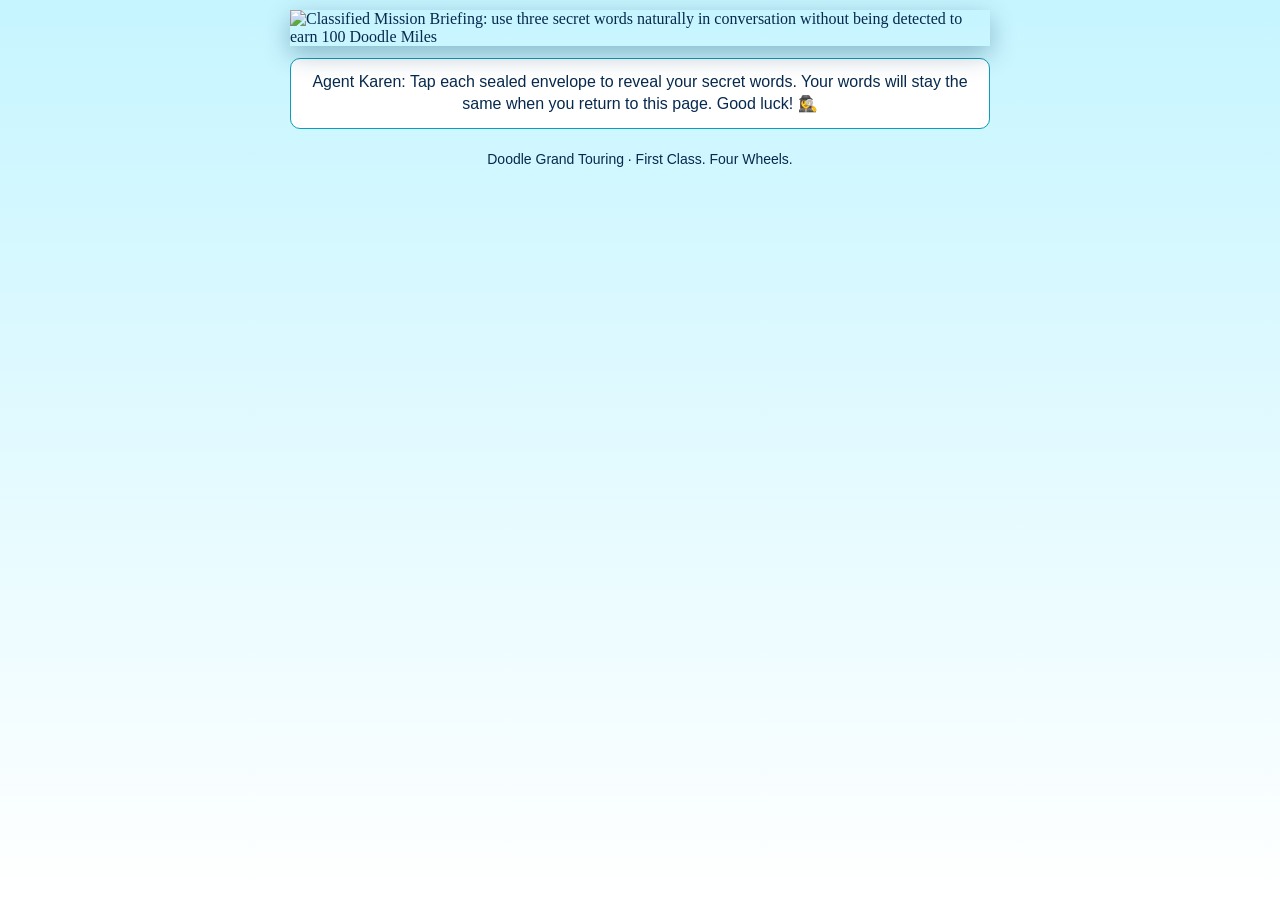
==== qr2.html @ 4527dd1b "Add files via upload" ====
<!doctype html><html lang="en"><head><meta charset="utf-8"><meta name="viewport" content="width=device-width,initial-scale=1"><meta name="theme-color" content="#00a7ca"><title>Classified Mission Briefing — Doodle Grand Touring</title><link rel="stylesheet" href="style.css"></head><body><main class="page"><div class="stage"><img class="art" src="assets/qr2.png" alt="Classified Mission Briefing: use three secret words naturally in conversation without being detected to earn 100 Doodle Miles"><button class="word" type="button" aria-label="Open secret envelope one"></button><button class="word" type="button" aria-label="Open secret envelope two"></button><button class="word" type="button" aria-label="Open secret envelope three"></button></div><div class="help">Agent Karen: Tap each sealed envelope to reveal your secret words. Your words will stay the same when you return to this page. Good luck! 🕵️‍♀️</div><script src="qr2.js" defer></script><div class="nav">Doodle Grand Touring · First Class. Four Wheels.</div></main></body></html>
---- style.css ----
*{box-sizing:border-box}html{background:#e6f9ff}body{margin:0;font-family:Georgia,serif;color:#07294e;background:linear-gradient(#c6f5ff,#fff);min-height:100vh}.page{max-width:720px;margin:0 auto;padding:10px 10px 25px}.art{width:100%;height:auto;display:block;box-shadow:0 8px 26px #04385a55}.stage{position:relative;width:100%}.word{position:absolute;top:54.7%;height:7.6%;width:21.7%;padding:0;border:2px solid transparent;border-radius:8px;background:transparent;color:#062a4a;font-weight:800;font-size:clamp(12px,3vw,22px);font-family:Georgia,serif;cursor:pointer;display:flex;align-items:center;justify-content:center;text-align:center;line-height:1.1}.word:focus-visible{outline:3px solid #00a9c5}.word.revealed{background:#fff5d9ee;border:2px solid #d4a85a;box-shadow:0 2px 8px #0015}.word:nth-of-type(1){left:16.2%}.word:nth-of-type(2){left:39.8%}.word:nth-of-type(3){left:63.3%}.help{text-align:center;background:white;border:1px solid #0b9dbb;border-radius:10px;padding:12px;margin:12px auto;font:16px/1.4 Arial,sans-serif}.nav{text-align:center;padding:10px;font:14px Arial,sans-serif}.nav a{color:#075b88}
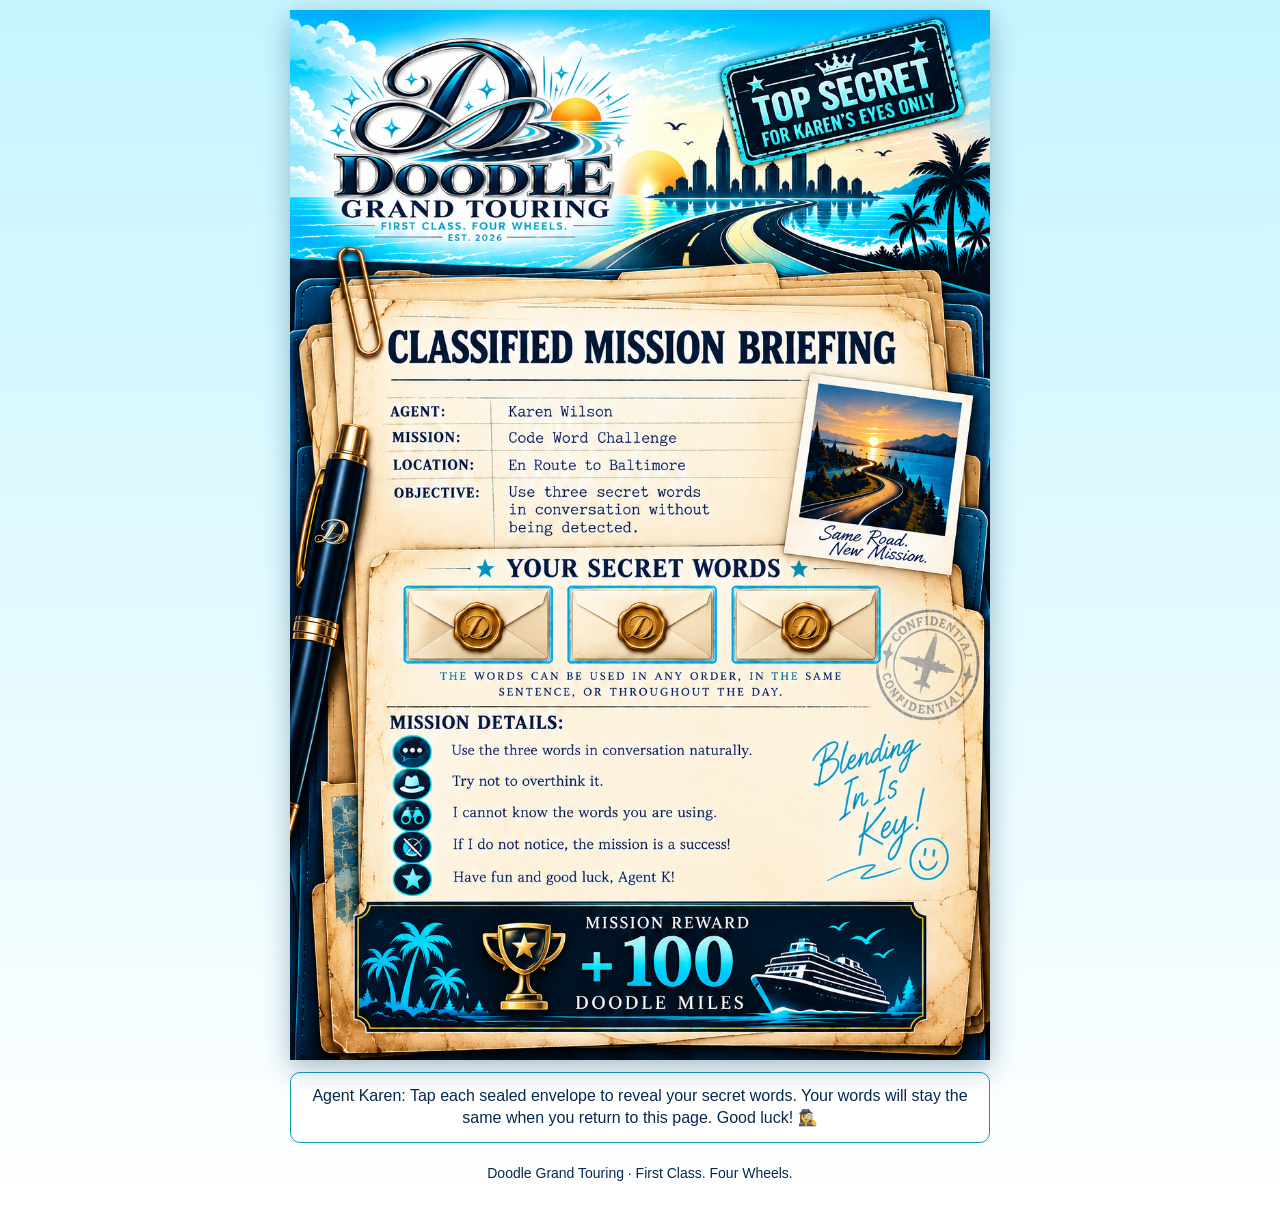
==== commit ce364a86: "Change image source to direct URL Updated image source to use a direct URL instead of a relative pat" ====
--- a/qr2.html
+++ b/qr2.html
@@ -1 +1 @@
-<!doctype html><html lang="en"><head><meta charset="utf-8"><meta name="viewport" content="width=device-width,initial-scale=1"><meta name="theme-color" content="#00a7ca"><title>Classified Mission Briefing — Doodle Grand Touring</title><link rel="stylesheet" href="style.css"></head><body><main class="page"><div class="stage"><img class="art" src="assets/qr2.png" alt="Classified Mission Briefing: use three secret words naturally in conversation without being detected to earn 100 Doodle Miles"><button class="word" type="button" aria-label="Open secret envelope one"></button><button class="word" type="button" aria-label="Open secret envelope two"></button><button class="word" type="button" aria-label="Open secret envelope three"></button></div><div class="help">Agent Karen: Tap each sealed envelope to reveal your secret words. Your words will stay the same when you return to this page. Good luck! 🕵️‍♀️</div><script src="qr2.js" defer></script><div class="nav">Doodle Grand Touring · First Class. Four Wheels.</div></main></body></html>+<!doctype html><html lang="en"><head><meta charset="utf-8"><meta name="viewport" content="width=device-width,initial-scale=1"><meta name="theme-color" content="#00a7ca"><title>Classified Mission Briefing — Doodle Grand Touring</title><link rel="stylesheet" href="style.css"></head><body><main class="page"><div class="stage"><img class="art" src="https://mamadula.github.io/doodle-grand-touring/qr2.png" alt="Classified Mission Briefing: use three secret words naturally in conversation without being detected to earn 100 Doodle Miles"><button class="word" type="button" aria-label="Open secret envelope one"></button><button class="word" type="button" aria-label="Open secret envelope two"></button><button class="word" type="button" aria-label="Open secret envelope three"></button></div><div class="help">Agent Karen: Tap each sealed envelope to reveal your secret words. Your words will stay the same when you return to this page. Good luck! 🕵️‍♀️</div><script src="qr2.js" defer></script><div class="nav">Doodle Grand Touring · First Class. Four Wheels.</div></main></body></html>
